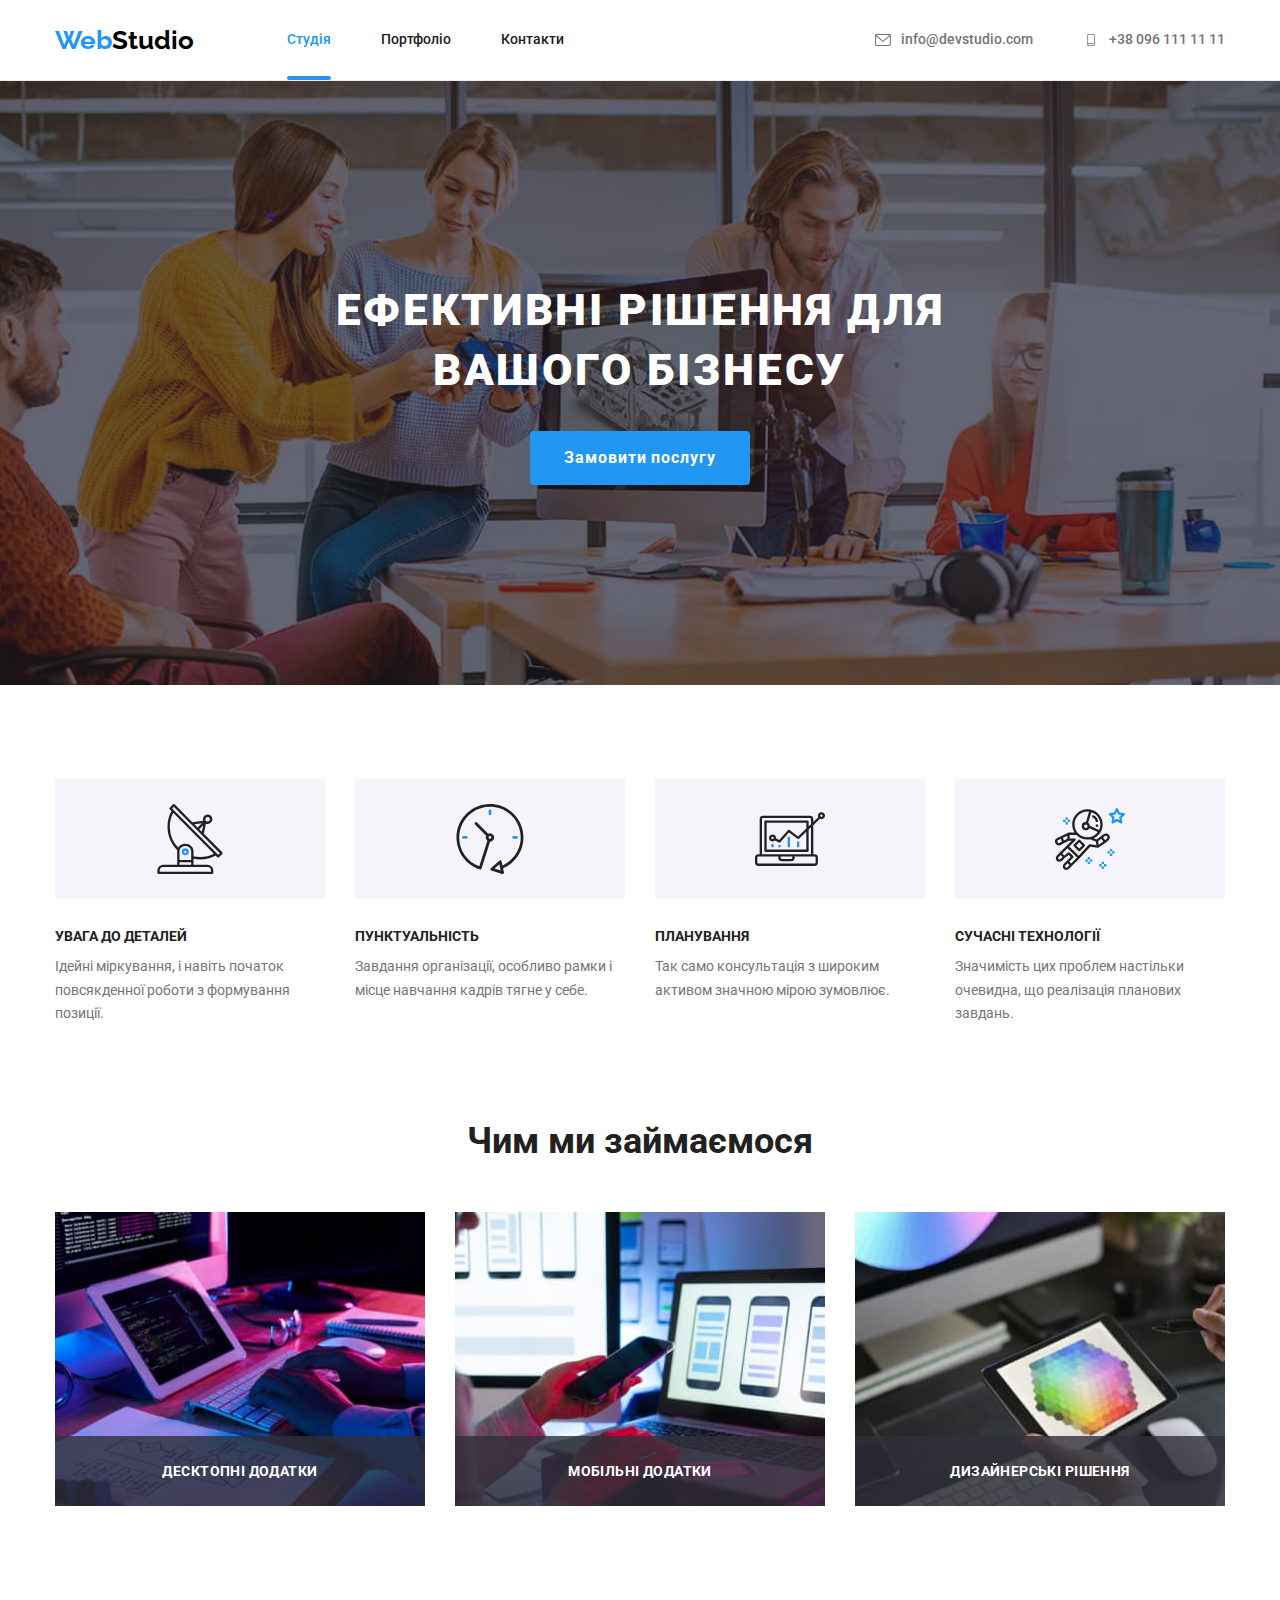
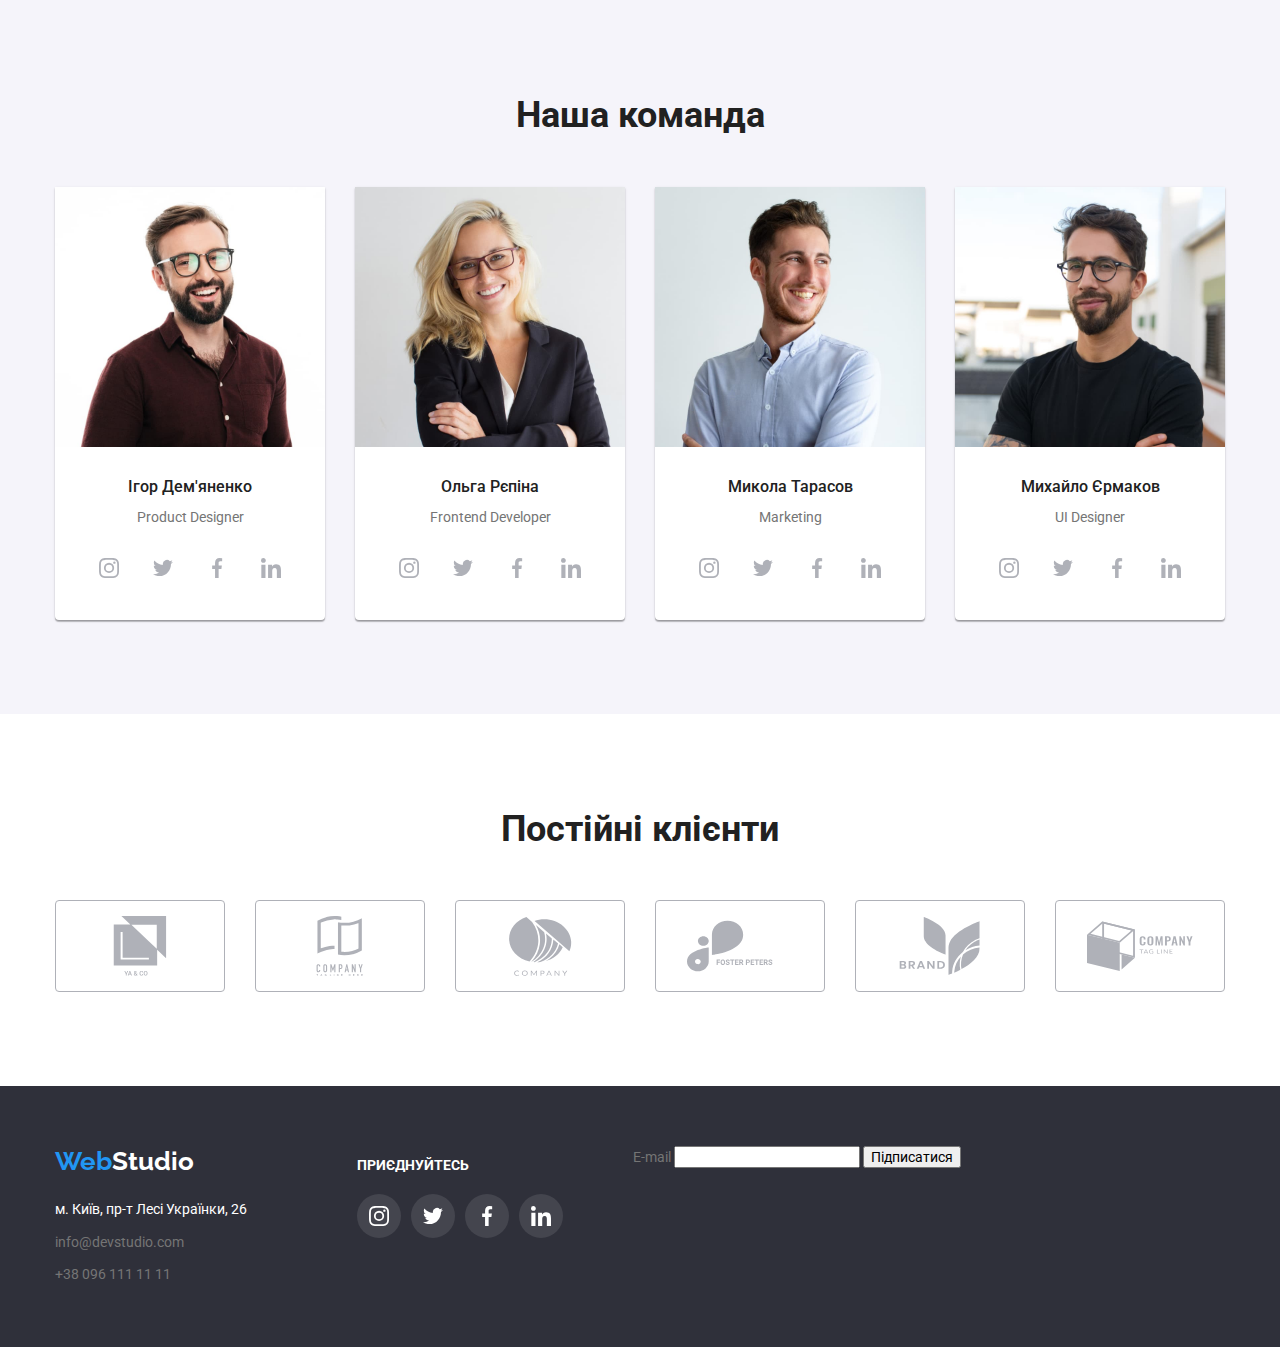
==== index.html @ 040ea441 "Додає розмітку форми у футері" ====
<!DOCTYPE html>
<html lang="uk">
  <head>
    <meta charset="UTF-8" />
    <meta http-equiv="X-UA-Compatible" content="IE=edge" />
    <meta name="viewport" content="width=device-width, initial-scale=1.0" />
    <title>WebStudio</title>
    <link rel="preconnect" href="https://fonts.googleapis.com" />
    <link rel="preconnect" href="https://fonts.gstatic.com" crossorigin />
    <link
      rel="stylesheet"
      href="https://cdnjs.cloudflare.com/ajax/libs/modern-normalize/1.1.0/modern-normalize.min.css"
    />
    <link
      href="https://fonts.googleapis.com/css2?family=Raleway:wght@700&family=Roboto:wght@400;500;700;900&display=swap"
      rel="stylesheet"
    />
    <link rel="stylesheet" href="./css/styles.css" />
  </head>
  <body>
    <header class="header">
      <div class="container header-content">
        <!--Навігація-->
        <nav class="nav">
          <!--Логотип-->
          <a class="nav-logo" href="./index.html"
            >Web<span class="header-logo-word">Studio</span></a
          >

          <ul class="nav-list list">
            <li class="nav-item">
              <a class="nav-link link current" href="./index.html">Студія</a>
            </li>
            <li class="nav-item">
              <a class="nav-link link" href="./portfolio.html">Портфоліо</a>
            </li>
            <li class="nav-item">
              <a class="nav-link link" href="">Контакти</a>
            </li>
          </ul>
        </nav>
        <!--Контакти-->
        <ul class="contacts-list list">
          <li class="contacts-item">
            <a class="contacts-link link" href="mailto:info@devstudio.com">
              <span class="contacts-img"
                ><svg class="contacts-icon" width="16px" height="12px">
                  <use
                    href="./images/icons.svg#icon-contacts-envelope"
                  ></use></svg></span
              >info@devstudio.com</a
            >
          </li>
          <li class="contacts-item">
            <a class="contacts-link link" href="tel:+380961111111">
              <span class="contacts-img"
                ><svg class="contacts-icon" width="16px" height="12px">
                  <use
                    href="./images/icons.svg#icon-contacts-smartphone"
                  ></use></svg></span
              >+38 096 111 11 11</a
            >
          </li>
        </ul>
      </div>
    </header>

    <main>
      <!--Секція "Герой"-->
      <section class="section hero">
        <div class="container">
          <h1 class="hero-title">Ефективні рішення для вашого бізнесу</h1>
          <button class="hero-btn button" type="button" data-modal-open>
            Замовити послугу
          </button>
        </div>
      </section>

      <!--Секція Наші переваги-->
      <section class="section benefits">
        <div class="container">
          <!--Заголовок який необхідно приховати-->
          <h2 class="visually-hidden">Наші переваги</h2>
          <ul class="benefits-list list">
            <li class="benefits-item">
              <div class="benefits-icon">
                <svg width="70px" height="70px">
                  <use href="./images/icons.svg#icon-benefits-antenna"></use>
                </svg>
              </div>
              <h3 class="benefits-title">Увага до деталей</h3>
              <p class="text">
                Ідейні міркування, і навіть початок повсякденної роботи з
                формування позиції.
              </p>
            </li>
            <li class="benefits-item">
              <div class="benefits-icon">
                <svg width="70px" height="70px">
                  <use href="./images/icons.svg#icon-benefits-clock"></use>
                </svg>
              </div>
              <h3 class="benefits-title">Пунктуальність</h3>
              <p class="text">
                Завдання організації, особливо рамки і місце навчання кадрів
                тягне у себе.
              </p>
            </li>
            <li class="benefits-item">
              <div class="benefits-icon">
                <svg width="70px" height="70px">
                  <use href="./images/icons.svg#icon-benefits-diagram"></use>
                </svg>
              </div>
              <h3 class="benefits-title">Планування</h3>
              <p class="text">
                Так само консультація з широким активом значною мірою зумовлює.
              </p>
            </li>
            <li class="benefits-item">
              <div class="benefits-icon">
                <svg width="70px" height="70px">
                  <use href="./images/icons.svg#icon-benefits-astronaut"></use>
                </svg>
              </div>
              <h3 class="benefits-title">Сучасні технології</h3>
              <p class="text">
                Значимість цих проблем настільки очевидна, що реалізація
                планових завдань.
              </p>
            </li>
          </ul>
        </div>
      </section>

      <!--Секція Чим займаємось. Складається з картинок-->
      <section class="section works">
        <div class="container">
          <h2 class="section-title">Чим ми займаємося</h2>
          <ul class="works-list list">
            <li class="works-item">
              <h3 class="works-title">Десктопні додатки</h3>
              <img
                class="works-img"
                src="./images/whatwedo1.jpg"
                alt="Руки програміста набирають код"
                width="370"
              />
            </li>
            <li class="works-item">
              <h3 class="works-title">Мобільні додатки</h3>
              <img
                class="works-img"
                src="./images/whatwedo2.jpg"
                alt="Смартфон та ноутбук на якому пишуть код для смартфона"
                width="370"
              />
            </li>
            <li class="works-item">
              <h3 class="works-title">Дизайнерські рішення</h3>
              <img
                class="works-img"
                src="./images/whatwedo3.jpg"
                alt="Планшет на якому відкрита палітра кольорів"
                width="370"
              />
            </li>
          </ul>
        </div>
      </section>

      <!--Секція Наша команда-->
      <section class="section team">
        <div class="container">
          <h2 class="section-title">Наша команда</h2>
          <ul class="team-list list">
            <li class="team-item">
              <img
                class="team-img"
                src="./images/teammember1.jpg"
                alt="Портрет Ігора Дем'яненко"
                width="270"
              />
              <div class="team-descript">
                <h3 class="team-title">Ігор Дем'яненко</h3>
                <p class="team-text">Product Designer</p>
                <ul class="team-social list">
                  <li class="team-social-item">
                    <a class="team-social-link link" href="#"
                      ><svg class="team-social-icon" width="20px" height="20px">
                        <use
                          href="./images/icons.svg#icon-instagram"
                        ></use></svg
                    ></a>
                  </li>
                  <li class="team-social-item">
                    <a class="team-social-link link" href="#"
                      ><svg class="team-social-icon" width="20px" height="20px">
                        <use href="./images/icons.svg#icon-twitter"></use></svg
                    ></a>
                  </li>
                  <li class="team-social-item">
                    <a class="team-social-link link" href="#"
                      ><svg class="team-social-icon" width="20px" height="20px">
                        <use href="./images/icons.svg#icon-facebook"></use></svg
                    ></a>
                  </li>
                  <li class="team-social-item">
                    <a class="team-social-link link" href="#"
                      ><svg class="team-social-icon" width="20px" height="20px">
                        <use href="./images/icons.svg#icon-linkedin"></use></svg
                    ></a>
                  </li>
                </ul>
              </div>
            </li>
            <li class="team-item">
              <img
                class="team-img"
                src="./images/teammember2.jpg"
                alt="Портрет Ольги Рєпіної"
                width="270"
              />
              <div class="team-descript">
                <h3 class="team-title">Ольга Рєпіна</h3>
                <p class="team-text">Frontend Developer</p>
                <ul class="team-social list">
                  <li class="team-social-item">
                    <a class="team-social-link link" href="#"
                      ><svg class="team-social-icon" width="20px" height="20px">
                        <use
                          href="./images/icons.svg#icon-instagram"
                        ></use></svg
                    ></a>
                  </li>
                  <li class="team-social-item">
                    <a class="team-social-link link" href="#"
                      ><svg class="team-social-icon" width="20px" height="20px">
                        <use href="./images/icons.svg#icon-twitter"></use></svg
                    ></a>
                  </li>
                  <li class="team-social-item">
                    <a class="team-social-link link" href="#"
                      ><svg class="team-social-icon" width="20px" height="20px">
                        <use href="./images/icons.svg#icon-facebook"></use></svg
                    ></a>
                  </li>
                  <li class="team-social-item">
                    <a class="team-social-link link" href="#"
                      ><svg class="team-social-icon" width="20px" height="20px">
                        <use href="./images/icons.svg#icon-linkedin"></use></svg
                    ></a>
                  </li>
                </ul>
              </div>
            </li>
            <li class="team-item">
              <img
                class="team-img"
                src="./images/teammember3.jpg"
                alt="Портрет Миколи Тарасова"
                width="270"
              />
              <div class="team-descript">
                <h3 class="team-title">Микола Тарасов</h3>
                <p class="team-text">Marketing</p>
                <ul class="team-social list">
                  <li class="team-social-item">
                    <a class="team-social-link link" href="#"
                      ><svg class="team-social-icon" width="20px" height="20px">
                        <use
                          href="./images/icons.svg#icon-instagram"
                        ></use></svg
                    ></a>
                  </li>
                  <li class="team-social-item">
                    <a class="team-social-link link" href="#"
                      ><svg class="team-social-icon" width="20px" height="20px">
                        <use href="./images/icons.svg#icon-twitter"></use></svg
                    ></a>
                  </li>
                  <li class="team-social-item">
                    <a class="team-social-link link" href="#"
                      ><svg class="team-social-icon" width="20px" height="20px">
                        <use href="./images/icons.svg#icon-facebook"></use></svg
                    ></a>
                  </li>
                  <li class="team-social-item">
                    <a class="team-social-link link" href="#"
                      ><svg class="team-social-icon" width="20px" height="20px">
                        <use href="./images/icons.svg#icon-linkedin"></use></svg
                    ></a>
                  </li>
                </ul>
              </div>
            </li>
            <li class="team-item">
              <img
                class="team-img"
                src="./images/teammember4.jpg"
                alt="Портрет Михайла Єрмакова"
                width="270"
              />
              <div class="team-descript">
                <h3 class="team-title">Михайло Єрмаков</h3>
                <p class="team-text">UI Designer</p>
                <ul class="team-social list">
                  <li class="team-social-item">
                    <a class="team-social-link link" href="#"
                      ><svg class="team-social-icon" width="20px" height="20px">
                        <use
                          href="./images/icons.svg#icon-instagram"
                        ></use></svg
                    ></a>
                  </li>
                  <li class="team-social-item">
                    <a class="team-social-link link" href="#"
                      ><svg class="team-social-icon" width="20px" height="20px">
                        <use href="./images/icons.svg#icon-twitter"></use></svg
                    ></a>
                  </li>
                  <li class="team-social-item">
                    <a class="team-social-link link" href="#"
                      ><svg class="team-social-icon" width="20px" height="20px">
                        <use href="./images/icons.svg#icon-facebook"></use></svg
                    ></a>
                  </li>
                  <li class="team-social-item">
                    <a class="team-social-link link" href="#"
                      ><svg class="team-social-icon" width="20px" height="20px">
                        <use href="./images/icons.svg#icon-linkedin"></use></svg
                    ></a>
                  </li>
                </ul>
              </div>
            </li>
          </ul>
        </div>
      </section>
    </main>

    <!--Секція Постійні клієнти-->
    <section class="customers">
      <div class="container">
        <h2 class="section-title">Постійні клієнти</h2>
        <ul class="customers-list list">
          <li class="customers-item">
            <a class="customers-link link" href="#">
              <svg class="customers-icon" width="106px" height="60px">
                <use href="./images/icons.svg#icon-customers-brand-yaco"></use>
              </svg>
            </a>
          </li>
          <li class="customers-item">
            <a class="customers-link link" href="#">
              <svg class="customers-icon" width="106px" height="60px">
                <use href="./images/icons.svg#icon-customers-brand-union"></use>
              </svg>
            </a>
          </li>
          <li class="customers-item">
            <a class="customers-link link" href="#">
              <svg class="customers-icon" width="106px" height="60px">
                <use
                  href="./images/icons.svg#icon-customers-brand-company"
                ></use>
              </svg>
            </a>
          </li>
          <li class="customers-item">
            <a class="customers-link link" href="#">
              <svg class="customers-icon" width="106px" height="60px">
                <use
                  href="./images/icons.svg#icon-customers-brand-fosterpeters"
                ></use>
              </svg>
            </a>
          </li>
          <li class="customers-item">
            <a class="customers-link link" href="#">
              <svg class="customers-icon" width="106px" height="60px">
                <use href="./images/icons.svg#icon-customers-brand-brand"></use>
              </svg>
            </a>
          </li>
          <li class="customers-item">
            <a class="customers-link link" href="#">
              <svg class="customers-icon" width="106px" height="60px">
                <use
                  href="./images/icons.svg#icon-customers-brand-tagline"
                ></use>
              </svg>
            </a>
          </li>
        </ul>
      </div>
    </section>

    <footer class="footer">
      <div class="container footer-container">
        <div class="footer-contacts">
          <!--Логотип-->
          <div class="footer-logo">
            <a class="nav-logo" href="./index.html"
              >Web<span class="footer-logo-word">Studio</span></a
            >
          </div>
          <!--Адреса-->
          <address>
            <ul class="list">
              <li class="footer-item footer-map">
                <a
                  class="link"
                  href="https://www.google.com.ua/maps/place/%D0%B1%D1%83%D0%BB%D1%8C%D0%B2%D0%B0%D1%80+%D0%9B%D0%B5%D1%81%D1%96+%D0%A3%D0%BA%D1%80%D0%B0%D1%97%D0%BD%D0%BA%D0%B8,+26,+%D0%9A%D0%B8%D1%97%D0%B2,+02000/@50.4265807,30.5361971,17z/data=!3m1!4b1!4m6!3m5!1s0x40d4cf0e033ecbe9:0x57a4dffefec77da0!8m2!3d50.4265807!4d30.5383858!16s%2Fg%2F1tctq5jv?hl=uk"
                  >м. Київ, пр-т Лесі Українки, 26</a
                >
              </li>
              <li class="footer-item">
                <a class="link" href="mailto:info@devstudio.com"
                  >info@devstudio.com</a
                >
              </li>
              <li class="footer-item">
                <a class="link" href="tel:+380961111111">+38 096 111 11 11</a>
              </li>
            </ul>
          </address>
        </div>

        <div class="footer-social">
          <p class="footer-social-text">приєднуйтесь</p>
          <ul class="footer-social-list list">
            <li class="footer-social-item">
              <a class="footer-social-link link" href="#"
                ><svg class="footer-social-icon" width="20px" height="20px">
                  <use href="./images/icons.svg#icon-instagram"></use></svg
              ></a>
            </li>
            <li class="footer-social-item">
              <a class="footer-social-link link" href="#"
                ><svg class="footer-social-icon" width="20px" height="20px">
                  <use href="./images/icons.svg#icon-twitter"></use></svg
              ></a>
            </li>
            <li class="footer-social-item">
              <a class="footer-social-link link" href="#"
                ><svg class="footer-social-icon" width="20px" height="20px">
                  <use href="./images/icons.svg#icon-facebook"></use></svg
              ></a>
            </li>
            <li class="footer-social-item">
              <a class="footer-social-link link" href="#"
                ><svg class="footer-social-icon" width="20px" height="20px">
                  <use href="./images/icons.svg#icon-linkedin"></use></svg
              ></a>
            </li>
          </ul>
        </div>
        <div class="footer-form">
          <form action="#" class="footer-email-input">
            <label for="mail">E-mail</label>
            <input type="email" name="mail" id="mail" />
            <button class="footer-email-btn" type="submit">Підписатися</button>
          </form>
        </div>
      </div>
    </footer>

    <div class="backdrop is-hidden" data-modal>
      <div class="modal">
        <button class="modal-btn" type="button" data-modal-close>
          <svg class="modal-icon-close" width="18px" height="18px">
            <use href="./images/icons.svg#icon-modal-close-btn"></use>
          </svg>
        </button>
      </div>
    </div>
    <script src="./js/modal.js"></script>
  </body>
</html>
---- css/styles.css ----
*,
*::before,
*::after {
	box-sizing: border-box;
}
/*Палітра кольорів*/
:root{
/*Колір основного тексту*/
--primary-text-color: #757575;
/*Основний білий*/
--primary-white-color: #ffffff;
/*Білий для фону про наші роботи*/
--secondary-white-color: #f5f5f5;
/*Білий для фону наша команда*/
--accessary-white-color: #f5f4fa;
/*Колір заголовків та навігації*/
--title-color: #212121;
/*Чорний колір*/
--primary-black-color: #000000;
/*Колір активних елементів та кнопки*/
--active-btn-color: #188ce8;  
/*Колір акцент*/
--accent-color: #2196f3;
/*Фон героя та футера*/
--primary-beckground-color: #2f303a;
/*колір бордер*/
--border-color: #eeeeee;
--border-header-color: #ececec;
--elements-grey-color: #afb1b8;
--footer-grey-color: rgba(255, 255, 255, 0.1);
--timing-function: cubic-bezier(0.4, 0, 0.2, 1);

}


/*Загальні стилі*/
body {
	color: var(--primary-text-color);
	font-family: 'Roboto', sans-serif;
	font-weight: 400;
	font-size: 14px;
	line-height: 1.71;
}
h1,h2,h3,h4,h5,h6,p,ul {
	margin: 0;
	padding: 0;
}
img {
	display: block;
	max-width: 100%;
	height: auto;
}
.list {
	list-style-type: none;
}

.link {
	text-decoration: none;
	color: inherit;
	transition: color 250ms var(--timing-function);
}
.link:hover,
.link:focus {
	color: var(--accent-color);
}

.visually-hidden {
	position: absolute;
	width: 1px;
	height: 1px;
	overflow: hidden;
	border: 0;
	padding: 0;
	clip: rect(0 0 0 0);
	clip-path: inset(50%);
	margin: -1px;
	white-space: nowrap;
}

.section{
	padding-top: 94px;
	padding-bottom: 94px;
}
.container {
	max-width: 1200px;
	margin-left: auto;
	margin-right: auto;
	padding-left: 15px;
	padding-right: 15px;
	/* outline: 2px solid green; */
}

.header {
	border-bottom: 1px solid var(--border-header-color);
	text-align: center;
}
.header-content {
	display: flex;
	justify-content: space-between;
}
.nav-logo {
	color: var(--accent-color);
	font-family: 'Raleway';
	font-weight: 700;
	font-size: 26px;
	line-height: 1.19;
	text-decoration: none;
}
.header-logo-word{
	color: var(--primary-black-color);
}
.nav {
	display: flex;
	align-items: center;
}
.nav-list {
	display: flex;
}
.nav-logo {
	margin-right: 93px;
}
.nav-item:not(:last-child) {
	margin-right: 50px;
}
.nav-list .link.current {
	color: var(--accent-color);
}
.nav-link {
	display: block;
	position: relative;
	padding-top: 32px;
	padding-bottom: 32px;

	color: var(--title-color);
	font-weight: 500;
	font-size: 14px;
	line-height: 1.14;
}
.current::after {
	display: block;
	position: absolute;
	left: 0px;
	bottom: 0px;
	width: 100%;
	height: 4px;
	background-color: currentColor;
	border-radius: 2px;

	content: "";
}
.contacts-list {
	display: flex;
	margin-left: auto;
}
.contacts-item:not(:last-child) {
	margin-right: 50px;
}
.contacts-link{
	display: flex;
	align-items: center;
	padding-top: 32px;
	padding-bottom: 32px;
	font-weight: 500;
	font-size: 14px;
	line-height: 1.14;
}
.contacts-img {
	display: flex;
	justify-content: center;
	width: 16px;
	height: 12px;
	margin-right: 10px;
}
.contacts-icon {
	fill: currentColor;
}
.button {
	cursor: pointer;
}

.footer {
	background-color: var(--primary-beckground-color);

	padding-top: 60px;
	padding-bottom: 60px;
}
.footer-container {
	display: flex;
	gap: 70px;
}
.footer-logo {
	margin-bottom: 20px;
}
.footer-logo-word {
	color: var(--primary-white-color);
}
.footer-item:not(:last-child) {
	margin-bottom: 9px;
}
.footer-map {
	color: var(--primary-white-color);
}
.footer .link {
	font-style: normal;
}
.footer-contacts {
	display: inline-block;
}
.footer-social {
	padding-top: 12px;
}
.footer-social-text {
	font-weight: 700;
	font-size: 14px;
	line-height: 1.14;
	align-items: center;
	text-transform: uppercase;
	color: var(--primary-white-color);
	margin-bottom: 20px;
}
.footer-social-list {
	display: flex;
	justify-content: center;
	gap: 10px;
}
.footer-social-link {
	display: flex;
	justify-content: center;
	align-items: center;
	width: 44px;
	height: 44px;
	border-radius: 50%;
	background-color: var(--footer-grey-color);
	transition:	background-color 250ms var(--timing-function);
}
.footer-social-icon {
	fill: var(--primary-white-color);
}
.footer-social-link:hover,
.footer-social-link:focus {
	background-color: var(--accent-color);
}


/*Стилі для index.html*/
.hero{
	padding-top: 200px;
	padding-bottom: 200px;
	text-align: center;

	background-color: var(--primary-beckground-color);
	background-image: linear-gradient(
		rgba(47, 48, 58, 0.4), 
		rgba(47, 48, 58, 0.4)), url(../images/hero-bg-Img.jpg);
	background-repeat: no-repeat;
	background-size: cover;
	background-position: center;
}
.hero-content {
	text-align: center;
}
.hero-title {
	margin: auto;
	margin-bottom: 30px;
	max-width: 696px;
	
	color: var(--primary-white-color);
	font-weight: 900;
	font-size: 44px;
	line-height: 1.36;
	letter-spacing: 0.06em;
	text-transform: uppercase;

}
.hero-btn {
	padding: 10px 32px;
	color: var(--primary-white-color);
	background-color: var(--accent-color);
	font-weight: 700;
	font-size: 16px;
	line-height: 1.875;
	letter-spacing: 0.06em;
	border-color: transparent;
	border-radius: 4px;
	transition:	background-color 250ms var(--timing-function),
	box-shadow 250ms var(--timing-function);
}
.hero-btn:hover,
.hero-btn:focus{
	background-color: var(--active-btn-color);
	box-shadow: 0px 4px 4px rgba(0, 0, 0, 0.15);
}
.benefits {
	padding-bottom: 0;
	background-color: var(--primary-white-color);
}
.benefits-list {
	display: flex;
	gap: 30px;
}
.benefits-item {
	max-width: 270px;
}
.benefits-icon {
	display: flex;
	justify-content: center;
	align-items: center;
	width: 270px;
	height: 120px;
	margin-bottom: 30px;

	background-color: var(--accessary-white-color);
}
.benefits-title {
	margin-bottom: 10px;
	color: var(--title-color);
	font-weight: 700;
	font-size: 14px;
	line-height: 1.14;
	text-transform: uppercase;
}
.works {
	background-color: var(--primary-white-color);

	text-align: center;
	padding-bottom: 94px;
}
.section-title {
	color: var(--title-color);
	font-weight: 700;
	font-size: 36px;
	line-height: 1.17;
	margin-bottom: 50px;
}
.works-list {
	display: flex;
	justify-content: space-between;
}
.works-item {
	position: relative;
}
.works-title {
	display: flex;
	justify-content: center;
	align-items: center;
	width: 100%;
	height: 70px;
	color: var(--primary-white-color);
	background-color: rgba(47, 48, 58, 0.8);
	font-weight: 700;
	font-size: 14px;
	line-height: 1.14;
	letter-spacing: 0.03em;
	text-transform: uppercase;
	position: absolute;
	bottom: 0;
}
.works-img {
	width: 370px;
}
.team {
	text-align: center;
	background-color: var(--accessary-white-color);
}
.team-list {
	display: flex;
	justify-content: space-between;
}
.team-item {
	background-color: var(--primary-white-color);

	box-shadow: 0px 1px 3px rgba(0, 0, 0, 0.12), 0px 1px 1px rgba(0, 0, 0, 0.14), 0px 2px 1px rgba(0, 0, 0, 0.2);
	border-radius: 0px 0px 4px 4px;
}
.team-img {
	width: 270px;
}
.team-descript {
	padding-top: 30px;
	padding-bottom: 30px;
}
.team-title {
	margin-bottom: 10px;
	color: var(--title-color);
	font-weight: 500;
	font-size: 16px;
	line-height: 1.19;
}
.team-text {
	margin-bottom: 16px;
}
.team-social {
	display: flex;
	justify-content: center;
	gap: 10px;
}
.team-social-link {
	display: flex;
	justify-content: center;
	align-items: center;
	width: 44px;
	height: 44px;
	border-radius: 50%;
	transition: background-color 250ms var(--timing-function);
}
.team-social-icon {
	fill: var(--elements-grey-color);
	transition:	fill 250ms var(--timing-function);
}
.team-social-link:hover,
.team-social-link:focus {
	background-color: var(--accent-color);
}
.team-social-link:hover .team-social-icon,
.team-social-link:focus .team-social-icon {
	fill: var(--primary-white-color);
}
.customers {
	text-align: center;
	padding-top: 94px;
	padding-bottom: 94px;
}
.customers-title {
	margin-bottom: 50px;
}
.customers-list {
	display: flex;
	justify-content: space-between;
	gap: 30px;
}
.customers-link {
	display: flex;
	justify-content: center;
	align-items: center;
	width: 170px;
	height: 92px;
	border: 1px solid var(--elements-grey-color);
	border-radius: 4px;
	transition: border-color 250ms var(--timing-function);
}
.customers-icon {
	fill: var(--elements-grey-color);
	transition: fill 250ms var(--timing-function);
}
.customers-link:hover,
.customers-link:focus {
	border-color: var(--accent-color);
}
.customers-link:hover .customers-icon,
.customers-link:focus .customers-icon {
	fill: var(--accent-color);
}

/*Стилі для portfolio.html*/

.filter-list {
	display: flex;
	justify-content: center;
	margin-bottom: 50px;
}
.filter-item:not(:last-child) {
	margin-right: 8px;
}
.filter-btn {
	padding: 6px 22px;
	color: var(--title-color);
	background-color: var(--accessary-white-color);
	font-family: inherit;
	font-weight: 500;
	font-size: 16px;
	line-height: 1.6;

	border: 1px transparent;
	border-radius: 4px;

	transition: color 250ms var(--timing-function), 
	box-shadow 250ms var(--timing-function),
	background-color 250ms var(--timing-function);

}
.filter-btn:hover,
.filter-btn:focus {
	color: var(--primary-white-color);
	background-color: var(--accent-color);	

	box-shadow: 0px 3px 1px rgba(0, 0, 0, 0.1), 0px 1px 2px rgba(0, 0, 0, 0.08), 0px 2px 2px rgba(0, 0, 0, 0.12);
}
.projects-list {
	display: flex;
	flex-wrap: wrap;
}
.projects-item {
	width: calc((100% - 60px) / 3);
}
.projects-item:not(:nth-child(3n)) {
	margin-right: 30px;

}
.projects-item:not(:nth-last-child(-n+3)) {
	margin-bottom: 30px;
}
.projects-title {
	margin-bottom: 4px;
	color: var(--title-color);
	font-weight: 700;
	font-size: 18px;
	line-height: 2;
}
.projects-link {
	display: inline-block;
	text-decoration: none;
	color: inherit;
	transition: box-shadow 250ms var(--timing-function);

}
.projects-link:hover{
	box-shadow: 0px 1px 1px rgba(0, 0, 0, 0.12), 0px 4px 4px rgba(0, 0, 0, 0.06), 1px 4px 6px rgba(0, 0, 0, 0.16);
}
.projects-img {
	width: 370px;
}
.projects-overlay {
	position: relative;
	width: 100%;
	height: 100%;
	overflow: hidden;
}
.projects-description {
	position: absolute;
	top: 0;
	left: 0;
	width: 100%;
	height: 100%;
	transform: translateY(101%);

	font-weight: 400;
	font-size: 18px;
	line-height: 1.56;
	letter-spacing: 0.03em;
	padding: 63px 24px;
	color: var(--primary-white-color);
	background-color: rgba(33, 150, 243, 0.9);

	transition: transform 250ms var(--timing-function);
}
.projects-link:hover .projects-description {
	transform: translateY(0);
}
.projects-meta {
	padding: 20px 24px;
	border-right: 1px solid var(--border-color);
	border-bottom: 1px solid var(--border-color);
	border-left: 1px solid var(--border-color);
}

/*Модальне вікно*/
.backdrop {
	position: fixed;
	top:0;
	left: 0;
	width: 100%;
	height: 100%;
	z-index: 1;

	background-color: rgba(0, 0, 0, 0.2);
	opacity: 1;
	transition: opacity 250ms var(--timing-function),
	visibility 250ms var(--timing-function);
}
.backdrop.is-hidden .modal {
	transform: translate(-50%, -50%) scale(1.2);
}
.modal {
	position: absolute;
	top: 50%;
	left: 50%;
	transform: translate(-50%, -50%) scale(1);
	width: 528px;
	height: 581px;
	background-color: var(--primary-white-color);
	transition: transform 250ms var(--timing-function);
}
.is-hidden {
	opacity: 0;
	visibility: hidden;
	pointer-events: none;
}
.modal-btn {
	position: absolute;
	width: 30px;
	height: 30px;
	top: 8px;
	right: 8px;

	background: var(--primary-white-color);
	border: 1px solid rgba(0, 0, 0, 0.1);
	border-radius: 50%;
	cursor: pointer;
}
.modal-icon-close {
	position: absolute;
	top: 50%;
	left: 50%;
	transform: translate(-50%, -50%);
}
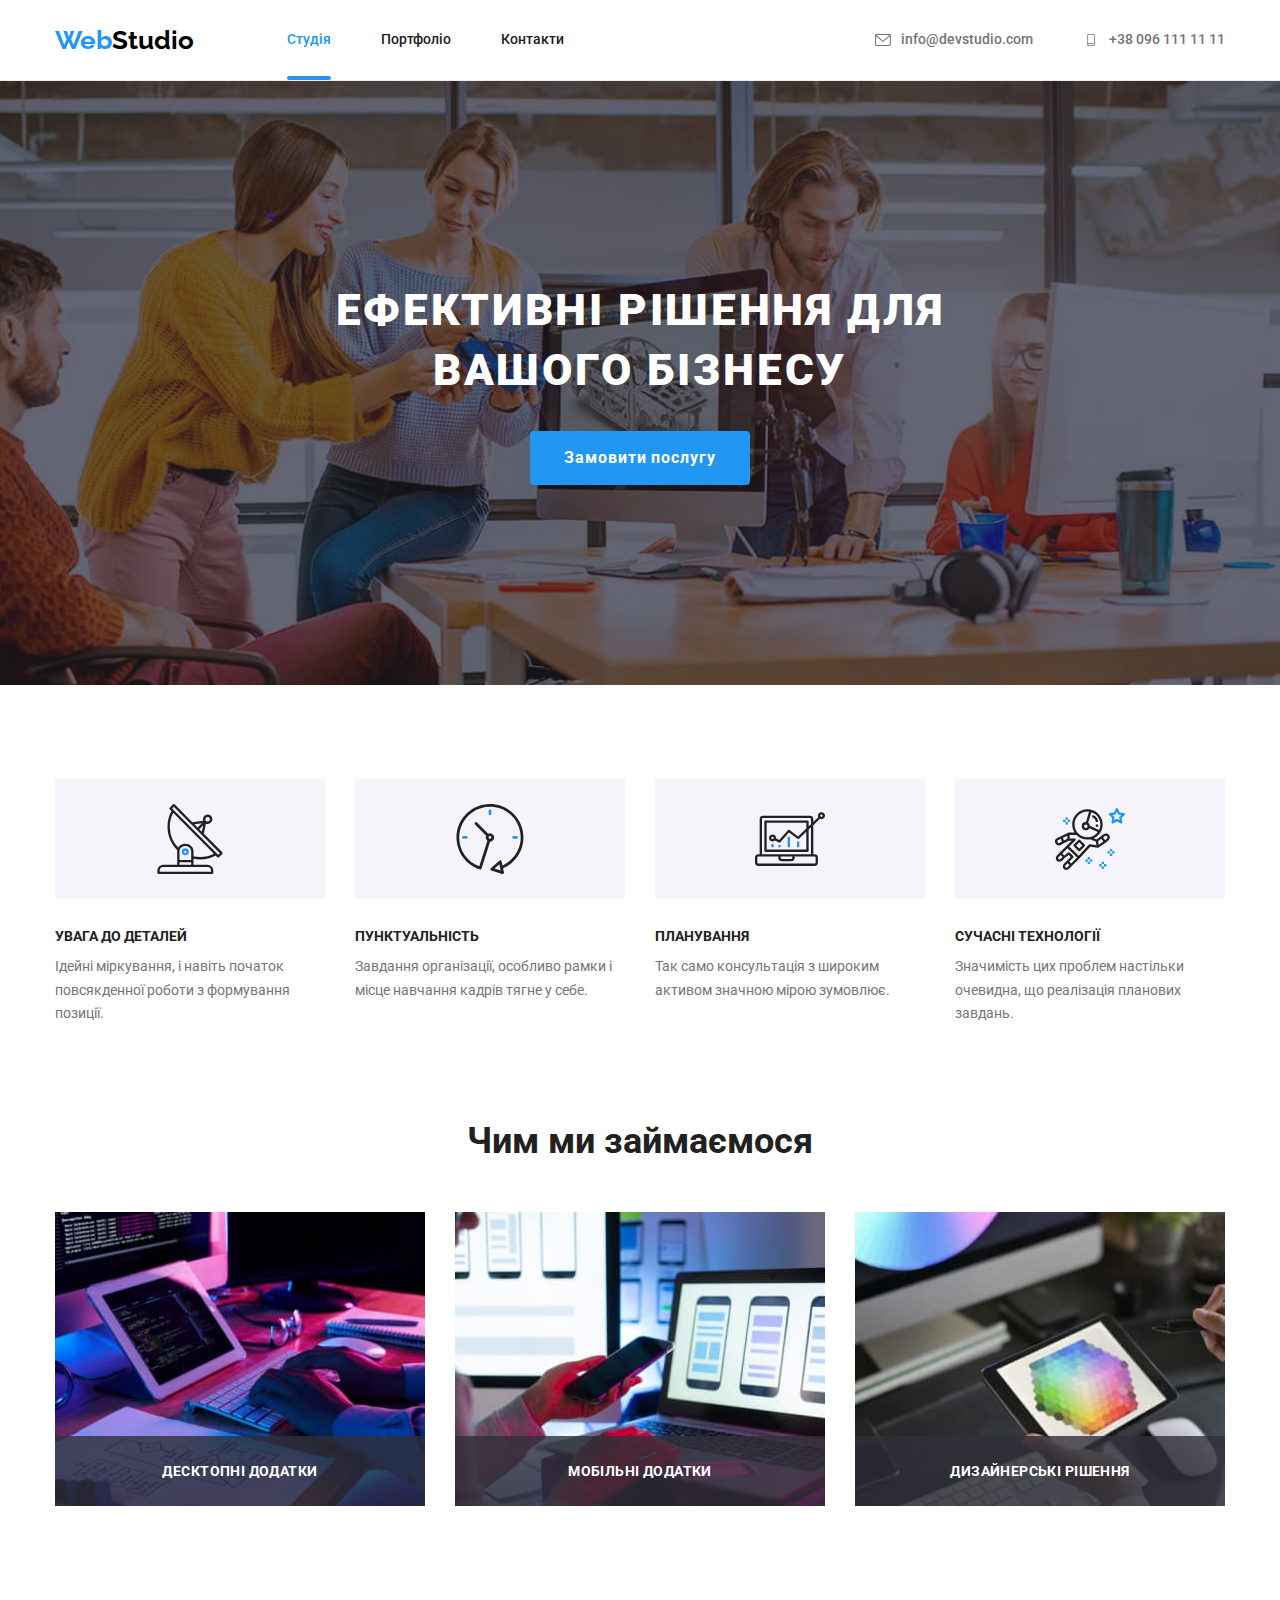
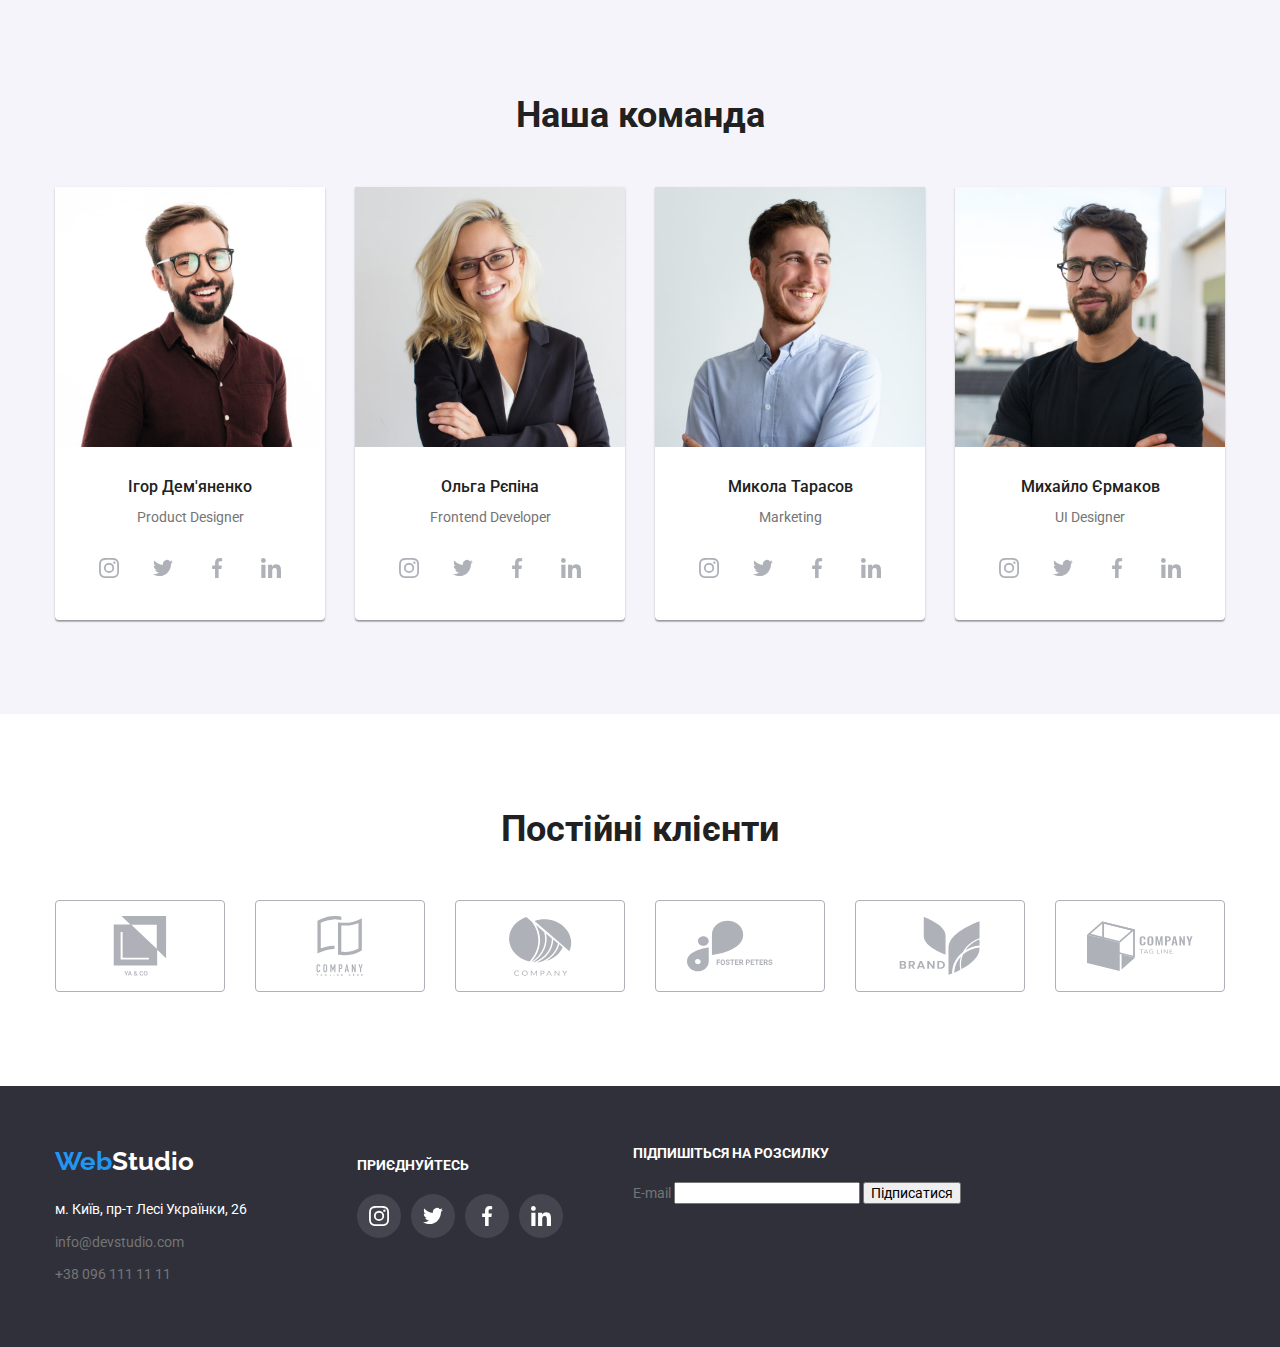
==== commit c95d07d1: "Стилізує інпут контактів" ====
--- a/index.html
+++ b/index.html
@@ -457,6 +457,7 @@
           </ul>
         </div>
         <div class="footer-form">
+          <p class="footer-form-text">Підпишіться на розсилку</p>
           <form action="#" class="footer-email-input">
             <label for="mail">E-mail</label>
             <input type="email" name="mail" id="mail" />
@@ -473,6 +474,64 @@
             <use href="./images/icons.svg#icon-modal-close-btn"></use>
           </svg>
         </button>
+        <div class="response-block">
+          <form class="response-form" action="#" name="response-form">
+            <h2 class="response-title">
+              Залиште свої дані, ми вам передзвонимо
+            </h2>
+            <label class="response-label" for="visitor-name">Ім'я</label>
+            <div class="response-field">
+              <input
+                class="response-input"
+                id="visitor-name"
+                type="text"
+                name="visitor-name"
+              />
+              <svg class="response-input-icon" width="18px" height="18px">
+                <use href="./images/icons.svg#icon-form-name"></use>
+              </svg>
+            </div>
+
+            <label class="response-label" for="visitor-phone">Телефон</label>
+            <div class="response-field">
+              <input
+                class="response-input"
+                id="visitor-phone"
+                type="tel"
+                name="visitor-phone"
+              />
+              <svg class="response-input-icon" width="18px" height="18px">
+                <use href="./images/icons.svg#icon-form-phone"></use>
+              </svg>
+            </div>
+
+            <label class="response-label" for="visitor-email">Пошта</label>
+            <div class="response-field">
+              <input
+                class="response-input"
+                id="visitor-email"
+                type="email"
+                name="visitor-email"
+              />
+              <svg class="response-input-icon" width="18px" height="18px">
+                <use href="./images/icons.svg#icon-form-email"></use>
+              </svg>
+            </div>
+
+            <label for="visitor-comment">Коментар</label>
+            <textarea
+              name="visitor-comment"
+              placeholder="Введіть текст"
+            ></textarea>
+
+            <label for="visitor-policy"
+              >Погоджуюся з розсилкою та приймаю
+              <a href="#">Умови договору</a></label
+            >
+            <input id="visitor-policy" type="checkbox" name="visitor-policy" />
+          </form>
+          <button class="response-form-btn" type="submit">Відправити</button>
+        </div>
       </div>
     </div>
     <script src="./js/modal.js"></script>
--- a/css/styles.css
+++ b/css/styles.css
@@ -29,7 +29,7 @@
 --elements-grey-color: #afb1b8;
 --footer-grey-color: rgba(255, 255, 255, 0.1);
 --timing-function: cubic-bezier(0.4, 0, 0.2, 1);
-
+--input-border-color: rgba(33, 33, 33, 0.2);
 }
 
 
@@ -209,7 +209,8 @@
 .footer-social {
 	padding-top: 12px;
 }
-.footer-social-text {
+.footer-social-text,
+.footer-form-text {
 	font-weight: 700;
 	font-size: 14px;
 	line-height: 1.14;
@@ -574,6 +575,7 @@
 	position: absolute;
 	top: 50%;
 	left: 50%;
+	padding: 40px;
 	transform: translate(-50%, -50%) scale(1);
 	width: 528px;
 	height: 581px;
@@ -602,4 +604,51 @@
 	top: 50%;
 	left: 50%;
 	transform: translate(-50%, -50%);
+}
+
+/*Форми*/
+.response-contact {
+	border: none;
+}
+.response-title {
+	font-family: 'Roboto', sans-serif;
+	font-style: normal;
+	font-weight: 700;
+	font-size: 20px;
+	line-height: 1.5;
+	text-align: center;
+	letter-spacing: 0.03em;
+	color: var(--title-color);
+	margin-bottom: 12px;
+}
+.response-field {
+	position: relative;
+	display: block;
+	margin-bottom: 12px;
+	color: var(--title-color);
+}
+.response-label {
+	font-family: 'Roboto', sans-serif;
+	font-style: normal;
+	font-weight: 400;
+	font-size: 12px;
+	line-height: 1.17;
+	letter-spacing: 0.01em;
+	margin-bottom: 4px;
+}
+.response-input {
+	width: 100%;
+	padding: 11px 11px 11px 30px;
+	font: inherit;
+	border: 1px solid var(--input-border-color);
+	border-radius: 4px;
+}
+.response-input-icon {
+	position: absolute;
+	top: 50%;
+	left: 12px;
+	transform: translateY(-50%);
+	fill: currentColor;
+	pointer-events: none;
+	/*transform: translate(-50%, -50%)*/
 }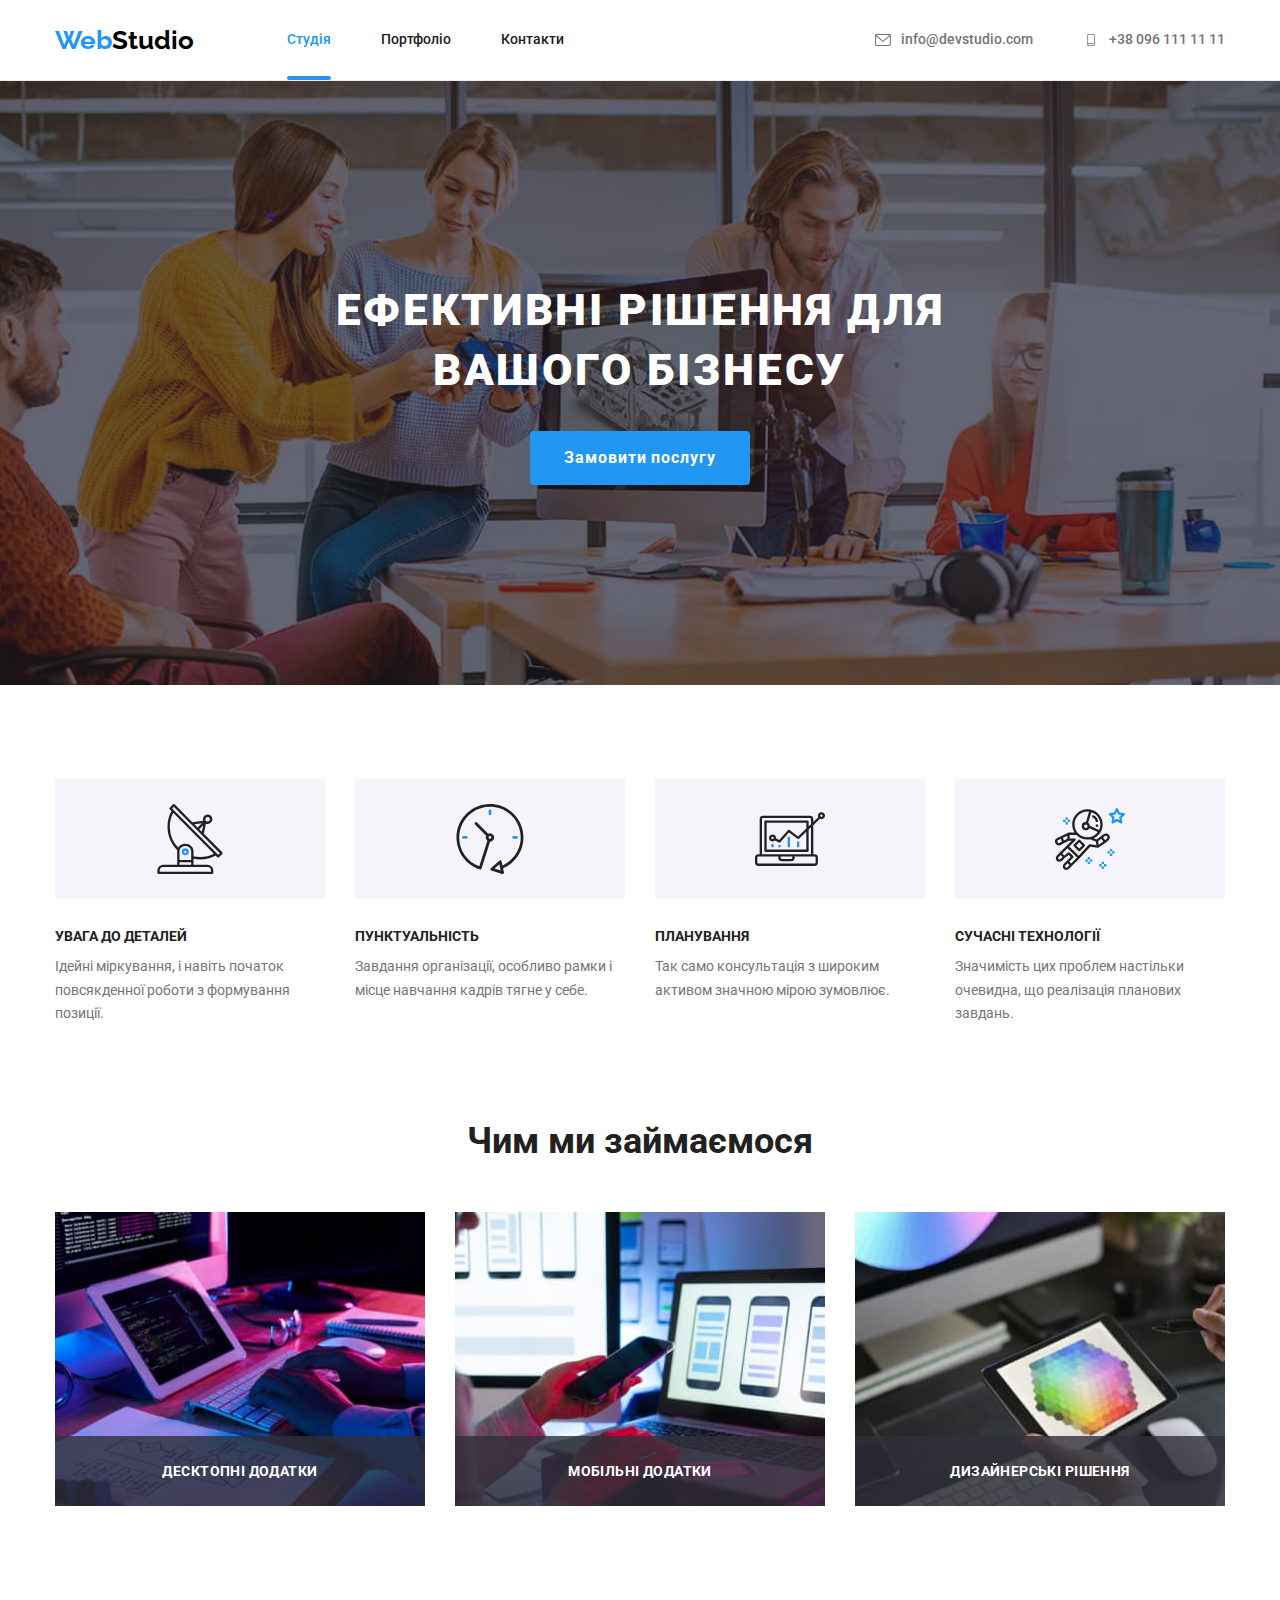
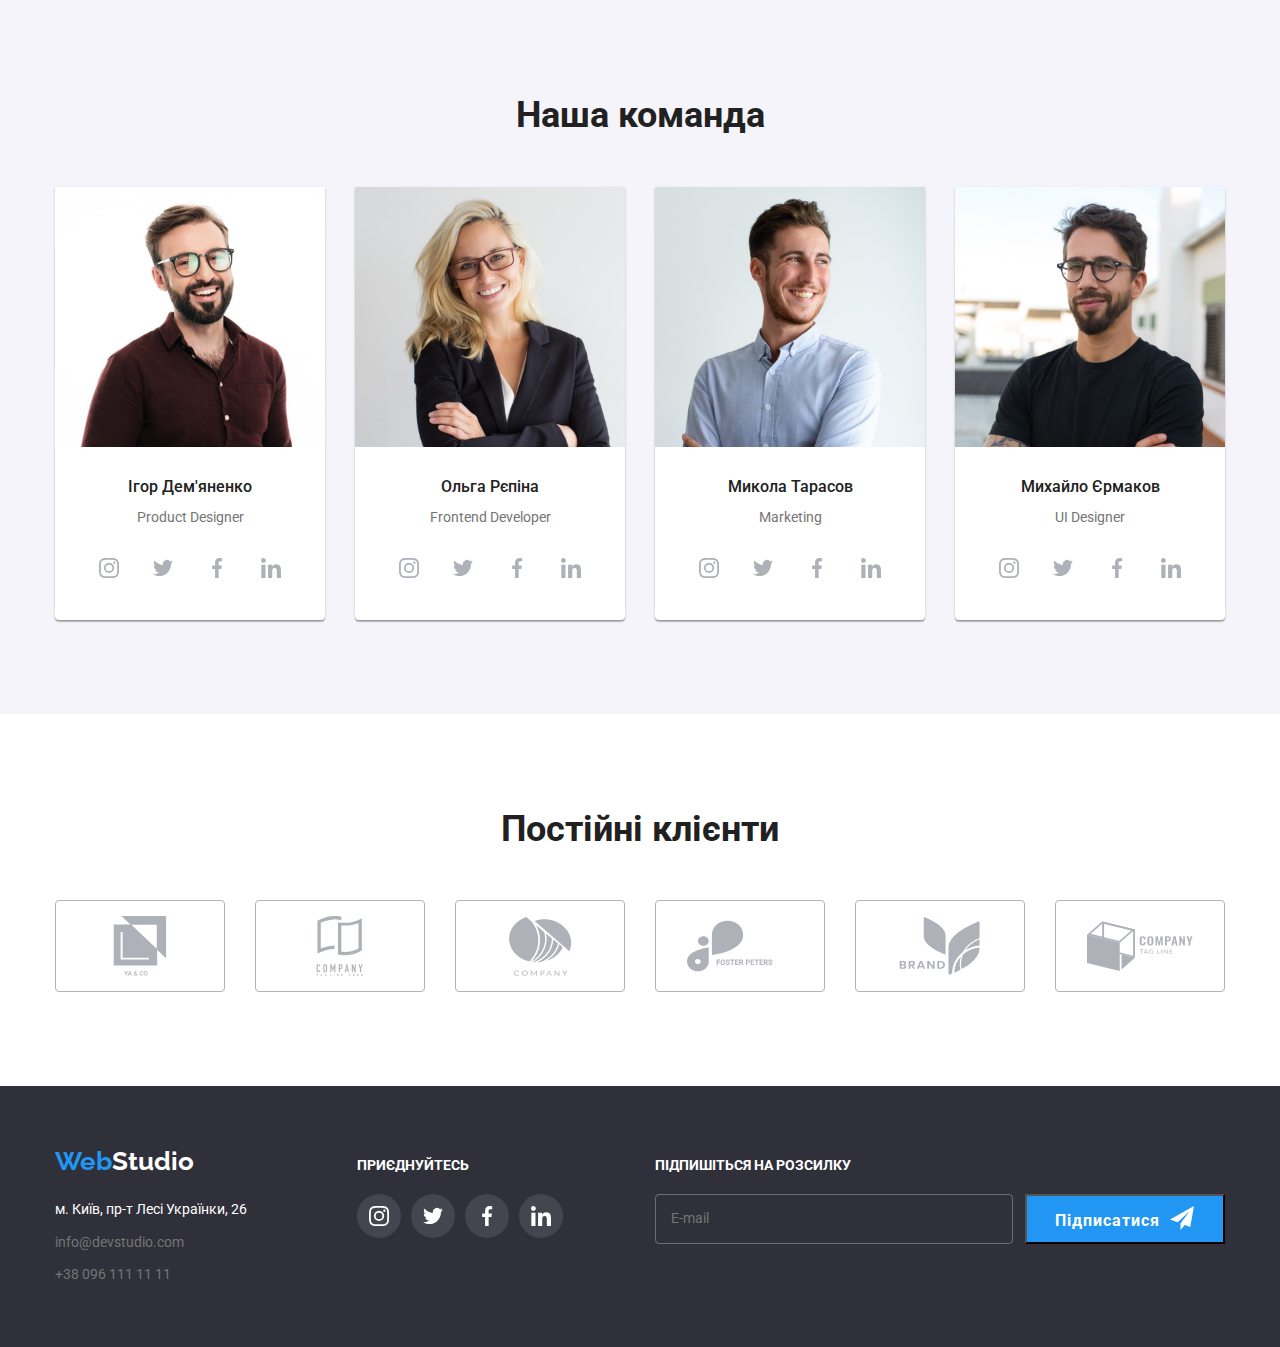
==== commit 180e6520: "Стилізує форму в футері" ====
--- a/index.html
+++ b/index.html
@@ -458,10 +458,20 @@
         </div>
         <div class="footer-form">
           <p class="footer-form-text">Підпишіться на розсилку</p>
-          <form action="#" class="footer-email-input">
-            <label for="mail">E-mail</label>
-            <input type="email" name="mail" id="mail" />
-            <button class="footer-email-btn" type="submit">Підписатися</button>
+          <form action="#" class="footer-form-field">
+            <label class="footer-form-label" for="mail">E-mail</label>
+            <input
+              class="footer-form-input"
+              type="email"
+              name="mail"
+              id="mail"
+            />
+            <button class="footer-form-btn button" type="submit">
+              <span>Підписатися</span>
+              <svg class="footer-form-btn-icon" width="24px" height="24px">
+                <use href="./images/icons.svg#icon-form-btn-send"></use>
+              </svg>
+            </button>
           </form>
         </div>
       </div>
@@ -521,6 +531,7 @@
             <label for="visitor-comment">Коментар</label>
             <textarea
               name="visitor-comment"
+              rows="5"
               placeholder="Введіть текст"
             ></textarea>
 
--- a/css/styles.css
+++ b/css/styles.css
@@ -209,8 +209,7 @@
 .footer-social {
 	padding-top: 12px;
 }
-.footer-social-text,
-.footer-form-text {
+.footer-social-text {
 	font-weight: 700;
 	font-size: 14px;
 	line-height: 1.14;
@@ -240,6 +239,56 @@
 .footer-social-link:hover,
 .footer-social-link:focus {
 	background-color: var(--accent-color);
+}
+.footer-form {
+	margin-left: auto;
+	padding-top: 12px;
+}
+.footer-form-text {
+	font-weight: 700;
+	font-size: 14px;
+	margin-bottom: 20px;
+	line-height: 1.14;
+	align-items: center;
+	text-transform: uppercase;
+	color: var(--primary-white-color);
+}
+.footer-form-field {
+	display: flex;
+	position: relative;
+}
+.footer-form-label {
+	position: absolute;
+	top: 50%;
+	left: 16px;
+	transform: translateY(-50%);
+}
+.footer-form-input {
+	width: 358px;
+	height: 50px;
+	padding-left: 60px;
+	margin-right: 12px;
+	background: transparent;
+	border: 1px solid rgba(255, 255, 255, 0.3);
+	border-radius: 4px;
+}
+.footer-form-btn {
+	display: flex;
+	text-align: center;
+	width: 200px;
+	height: 50px;
+	padding: 10px 28px;
+	font-family: 'Roboto', sans-serif;
+	font-weight: 700;
+	font-size: 16px;
+	line-height: 1.87;
+	letter-spacing: 0.06em;
+	color: var(--primary-white-color);
+	background-color: var(--accent-color)
+}
+.footer-form-btn-icon {
+	margin-left: 10px;
+	fill: currentColor;
 }
 
 
@@ -650,5 +699,4 @@
 	transform: translateY(-50%);
 	fill: currentColor;
 	pointer-events: none;
-	/*transform: translate(-50%, -50%)*/
 }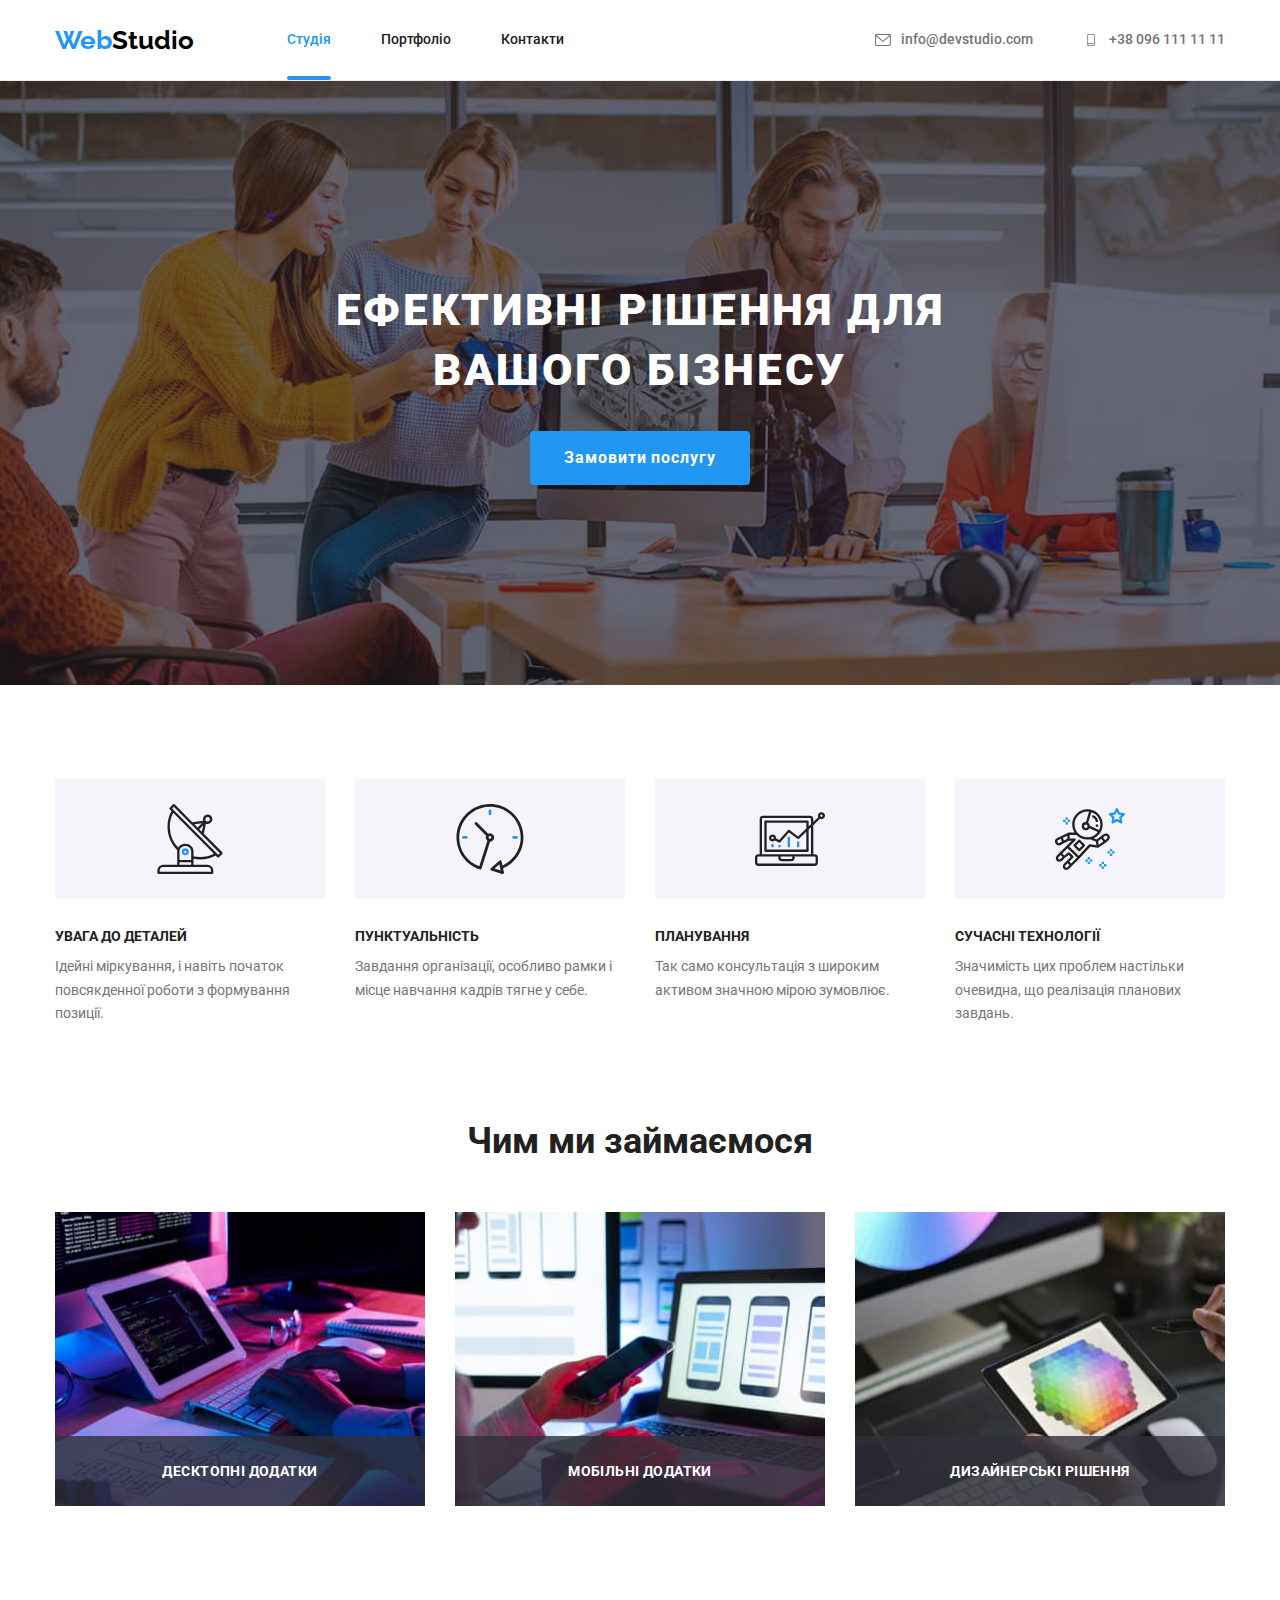
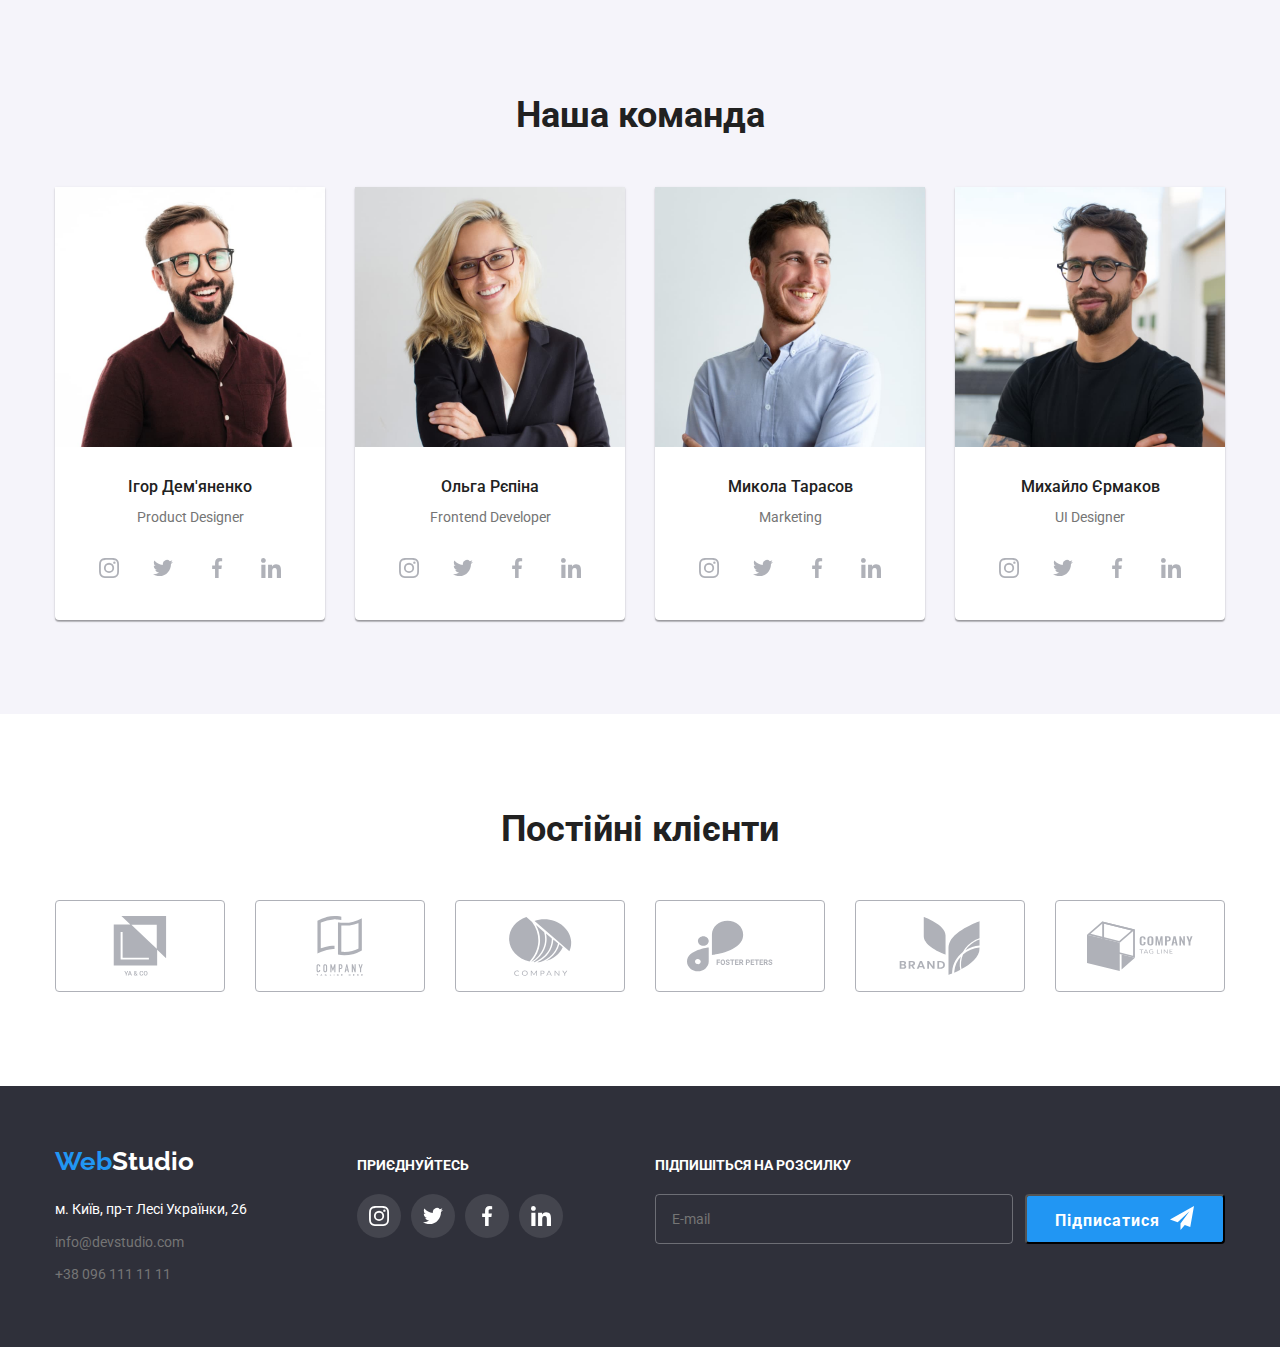
==== commit 4738ae0e: "Вносить виправлення за рекомендаціями ментора" ====
--- a/index.html
+++ b/index.html
@@ -459,12 +459,11 @@
         <div class="footer-form">
           <p class="footer-form-text">Підпишіться на розсилку</p>
           <form action="#" class="footer-form-field">
-            <label class="footer-form-label" for="mail">E-mail</label>
             <input
               class="footer-form-input"
               type="email"
               name="mail"
-              id="mail"
+              placeholder="E-mail"
             />
             <button class="footer-form-btn button" type="submit">
               <span>Підписатися</span>
@@ -484,11 +483,11 @@
             <use href="./images/icons.svg#icon-modal-close-btn"></use>
           </svg>
         </button>
-        <div class="response-block">
+
           <form class="response-form" action="#" name="response-form">
-            <h2 class="response-title">
+            <p class="response-text">
               Залиште свої дані, ми вам передзвонимо
-            </h2>
+            </p>
             <label class="response-label" for="visitor-name">Ім'я</label>
             <div class="response-field">
               <input
@@ -528,20 +527,34 @@
               </svg>
             </div>
 
-            <label for="visitor-comment">Коментар</label>
+            <label class="visitor-comment-label" for="visitor-comment"
+              >Коментар</label
+            >
             <textarea
+              class="visitor-comment-area"
               name="visitor-comment"
-              rows="5"
+              id="visitor-comment"
               placeholder="Введіть текст"
             ></textarea>
 
-            <label for="visitor-policy"
-              >Погоджуюся з розсилкою та приймаю
-              <a href="#">Умови договору</a></label
+            <label class="visitor-policy-label">
+              <input
+                class="visitor-policy-input"
+                type="checkbox"
+                name="visitor-policy"
+              />
+              <span class="visitor-checkbox"></span>
+              <span class="visitor-text"
+                >Погоджуюся з розсилкою та приймаю
+              </span>
+              <a class="visitir-link" href="#">Умови договору</a></label
             >
-            <input id="visitor-policy" type="checkbox" name="visitor-policy" />
+
+            <button class="response-form-btn button" type="submit">
+              Відправити
+            </button>
           </form>
-          <button class="response-form-btn" type="submit">Відправити</button>
+          
         </div>
       </div>
     </div>
--- a/css/styles.css
+++ b/css/styles.css
@@ -17,6 +17,7 @@
 --title-color: #212121;
 /*Чорний колір*/
 --primary-black-color: #000000;
+--alternativ-black-kolor: #212121;
 /*Колір активних елементів та кнопки*/
 --active-btn-color: #188ce8;  
 /*Колір акцент*/
@@ -257,20 +258,19 @@
 	display: flex;
 	position: relative;
 }
-.footer-form-label {
-	position: absolute;
-	top: 50%;
-	left: 16px;
-	transform: translateY(-50%);
-}
 .footer-form-input {
 	width: 358px;
 	height: 50px;
-	padding-left: 60px;
+	padding-left: 16px;
 	margin-right: 12px;
+	color: var(--primary-white-color);
 	background: transparent;
 	border: 1px solid rgba(255, 255, 255, 0.3);
 	border-radius: 4px;
+	transition:	border-color 250ms var(--timing-function);
+}
+.footer-form-input:focus {
+	border-color: var(--primary-white-color);
 }
 .footer-form-btn {
 	display: flex;
@@ -284,7 +284,8 @@
 	line-height: 1.87;
 	letter-spacing: 0.06em;
 	color: var(--primary-white-color);
-	background-color: var(--accent-color)
+	background-color: var(--accent-color);
+	border-radius: 4px;
 }
 .footer-form-btn-icon {
 	margin-left: 10px;
@@ -647,6 +648,10 @@
 	border: 1px solid rgba(0, 0, 0, 0.1);
 	border-radius: 50%;
 	cursor: pointer;
+	transition:	fill 250ms var(--timing-function);
+}
+.modal-btn:hover .modal-icon-close{
+	fill: var(--accent-color);
 }
 .modal-icon-close {
 	position: absolute;
@@ -659,38 +664,47 @@
 .response-contact {
 	border: none;
 }
-.response-title {
+.response-text {
 	font-family: 'Roboto', sans-serif;
 	font-style: normal;
 	font-weight: 700;
 	font-size: 20px;
-	line-height: 1.5;
+	line-height: 1.15;
 	text-align: center;
 	letter-spacing: 0.03em;
 	color: var(--title-color);
-	margin-bottom: 12px;
+	margin-bottom: 10px;
 }
 .response-field {
 	position: relative;
 	display: block;
-	margin-bottom: 12px;
+	margin-bottom: 10px;
 	color: var(--title-color);
 }
 .response-label {
+	display: block;
 	font-family: 'Roboto', sans-serif;
 	font-style: normal;
 	font-weight: 400;
 	font-size: 12px;
-	line-height: 1.17;
+	line-height: 1.16;
 	letter-spacing: 0.01em;
 	margin-bottom: 4px;
 }
 .response-input {
 	width: 100%;
-	padding: 11px 11px 11px 30px;
+	height: 40px;
+	padding: 11px 11px 11px 44px;
 	font: inherit;
 	border: 1px solid var(--input-border-color);
 	border-radius: 4px;
+	cursor: pointer;
+	outline: none;
+}
+.response-input:hover,
+.response-input:focus {
+	border-color: var(--accent-color);
+	transition:	border-color 250ms var(--timing-function);
 }
 .response-input-icon {
 	position: absolute;
@@ -699,4 +713,82 @@
 	transform: translateY(-50%);
 	fill: currentColor;
 	pointer-events: none;
+	transition:	fill 250ms var(--timing-function);
+}
+.response-input:hover + .response-input-icon,
+.response-input:focus + .response-input-icon {
+	fill: var(--accent-color);
+}
+.visitor-comment-label {
+	font-family: 'Roboto', sans-serif;
+	font-style: normal;
+	font-weight: 400;
+	font-size: 12px;
+	line-height: 1.16;
+	letter-spacing: 0.01em;
+}
+.visitor-comment-area {
+	display: block;
+	width: 100%;
+	height: 120px;
+	resize: none;
+	padding: 12px 16px;
+	margin-bottom: 20px;
+	font: inherit;
+	border: 1px solid var(--input-border-color);
+	border-radius: 4px;
+	outline: none;
+}
+.visitor-comment-area:hover,
+.visitor-comment-area:focus {
+	border-color: var(--accent-color);
+	transition:	border-color 250ms var(--timing-function);
+}
+.visitor-policy-input {
+	position: absolute;
+	appearance: none;
+}
+.visitor-policy-label {
+	display: flex;
+	align-items: center;
+	justify-content: center;
+	gap: 7px;
+	margin-bottom: 30px;
+}
+.visitor-checkbox {
+	display: inline-block;
+	width: 16px;
+	height: 15px;
+
+	background-image: url(../images/checkbox.svg);
+}
+.visitor-policy-input:checked ~ .visitor-checkbox {
+	background-image: url(../images/checkbox-checked.svg);
+}
+.visitir-link {
+	color: var(--accent-color)
+}
+.response-form-btn {
+	display: block;
+	width: 200px;
+	height: 50px;
+	padding: 10px 28px;
+	margin: 0 auto;
+	font-family: 'Roboto', sans-serif;
+	font-weight: 700;
+	font-size: 16px;
+	line-height: 1.87;
+	letter-spacing: 0.06em;
+	color: var(--primary-white-color);
+	background-color: var(--accent-color);
+	border-color: var(--accent-color);
+	border-radius: 4px;
+	box-shadow: 0px 4px 4px rgba(0, 0, 0, 0.15);
+	transition:	background-color 250ms var(--timing-function),
+	box-shadow 250ms var(--timing-function);
+}
+.response-form-btn:hover {
+	background: var(--active-btn-color);
+	box-shadow: 0px 4px 4px rgba(0, 0, 0, 0.15);
+	border-radius: 4px;
 }